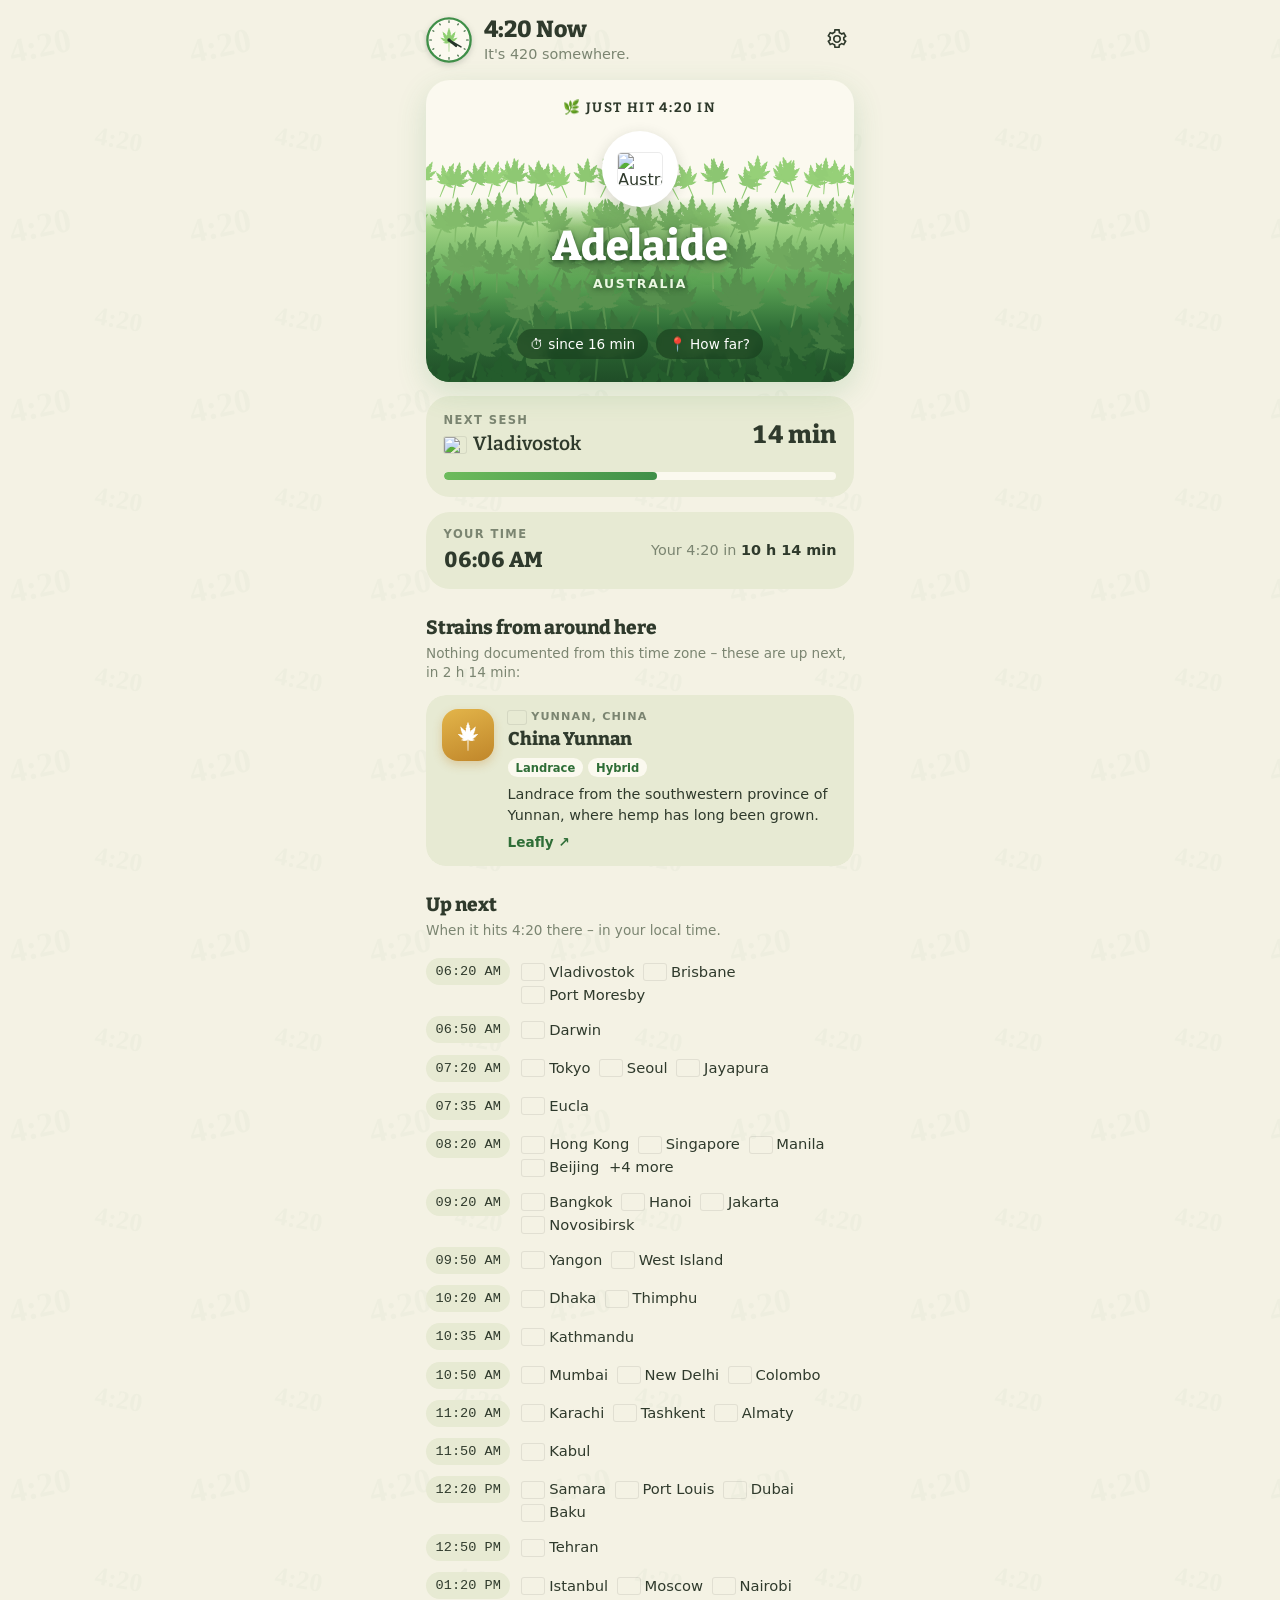
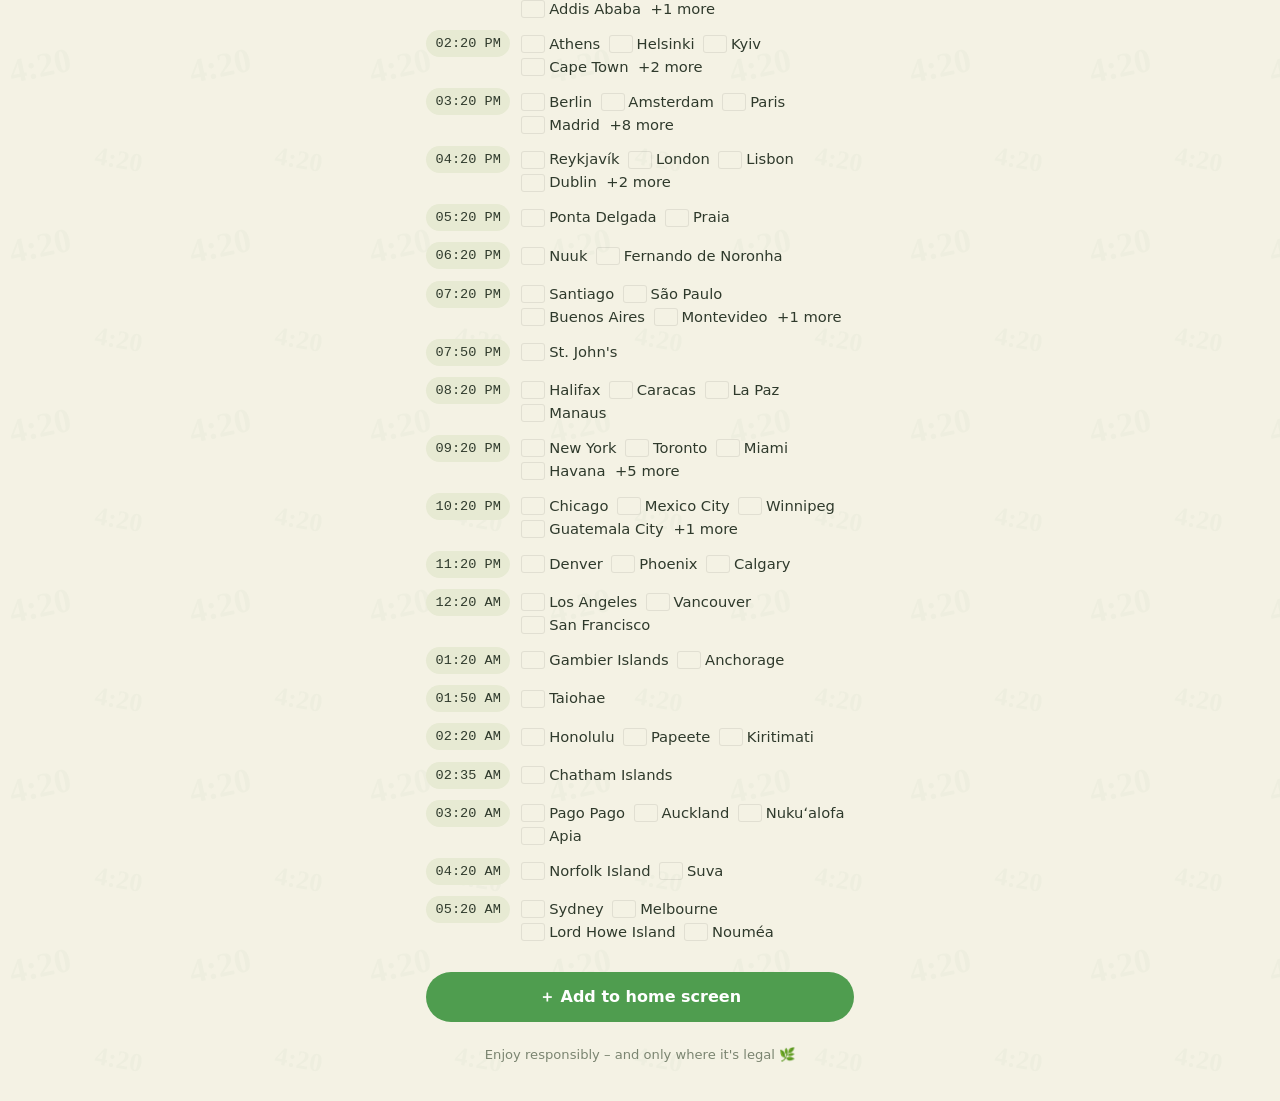
==== index.html @ 916b4398 "Initial commit: 4:20 Now web app Static web app showing where in the world it is currently 4:20 PM. " ====
<!doctype html>
<html lang="en">
<head>
  <meta charset="utf-8" />
  <meta name="viewport" content="width=device-width, initial-scale=1, viewport-fit=cover" />
  <meta name="theme-color" content="#f4f2e4" />
  <title>4:20 Now – It's 420 somewhere</title>
  <meta name="description" content="Somewhere in the world it's always 4:20. See where right now." />
  <link rel="icon" href="icon.svg" type="image/svg+xml" />
  <link rel="apple-touch-icon" href="icon.svg" />
  <link rel="manifest" href="manifest.webmanifest" />
  <link rel="preconnect" href="https://fonts.googleapis.com" />
  <link rel="preconnect" href="https://fonts.gstatic.com" crossorigin />
  <link href="https://fonts.googleapis.com/css2?family=Bitter:wght@600;800&display=swap" rel="stylesheet" />
  <link rel="stylesheet" href="style.css" />
</head>
<body>
  <div class="app">
    <header class="top">
      <img class="logo" src="icon.svg" alt="" width="46" height="46" />
      <div class="titles">
        <h1>4:20 Now</h1>
        <p data-i18n="tagline">It's 420 somewhere.</p>
      </div>
      <button class="icon-btn" id="settings-btn" aria-label="Settings" data-i18n-aria="settings">
        <svg viewBox="0 0 24 24" width="22" height="22" aria-hidden="true"><path fill="none" stroke="currentColor" stroke-width="1.8" d="M12 15.5a3.5 3.5 0 1 0 0-7 3.5 3.5 0 0 0 0 7Zm7.4-2.1.1-1.4-.1-1.4 2-1.6-2-3.4-2.4.9a7.6 7.6 0 0 0-2.4-1.4L14.2 2h-4.4l-.4 2.6c-.9.3-1.7.8-2.4 1.4l-2.4-.9-2 3.4 2 1.6-.1 1.4.1 1.4-2 1.6 2 3.4 2.4-.9c.7.6 1.5 1.1 2.4 1.4l.4 2.6h4.4l.4-2.6c.9-.3 1.7-.8 2.4-1.4l2.4.9 2-3.4-2-1.6Z"/></svg>
      </button>
    </header>

    <main>
      <!-- Current place -->
      <section class="hero card" aria-live="polite">
        <p class="eyebrow"><span aria-hidden="true">🌿</span> <span id="hero-eyebrow">It's 4:20 in</span></p>
        <div class="flag-badge"><img id="hero-flag" alt="" /></div>
        <div class="haze" id="haze">
          <svg class="leaf-sea" id="leaf-sea" aria-hidden="true"></svg>
          <div class="hero-text">
            <h2 id="hero-city">…</h2>
            <p class="hero-country" id="hero-country"></p>
            <p class="hero-also" id="hero-also"></p>
            <div class="chips">
              <span class="chip" id="since-chip">⏱ <span id="since-text"></span></span>
              <button class="chip" id="distance-btn">📍 <span id="distance-text" data-i18n="howFar">How far?</span></button>
            </div>
          </div>
        </div>
      </section>

      <!-- Next place -->
      <section class="next card">
        <div class="next-row">
          <div>
            <p class="label" data-i18n="nextSesh">Next sesh</p>
            <p class="next-city"><img class="flag" id="next-flag" alt="" /> <span id="next-city"></span></p>
          </div>
          <p class="next-in" id="next-in"></p>
        </div>
        <div class="progress" role="progressbar" aria-valuemin="0" aria-valuemax="100" id="progress">
          <div class="progress-fill" id="progress-fill"></div>
        </div>
      </section>

      <!-- Your clock -->
      <section class="you card">
        <div>
          <p class="label" data-i18n="yourTime">Your time</p>
          <p class="you-clock" id="you-clock">--:--</p>
        </div>
        <p class="you-next" id="you-next"></p>
      </section>

      <!-- Strains from the current time zone -->
      <section class="strains">
        <h3 data-i18n="strainsTitle">Strains from around here</h3>
        <p class="hint" id="strains-hint"></p>
        <div id="strain-list" class="strain-list" tabindex="0" aria-roledescription="carousel"></div>
        <div class="carousel-nav" id="carousel-nav">
          <button class="nav-btn" id="strain-prev" aria-label="Previous" data-i18n-aria="prev">‹</button>
          <span id="strain-count" aria-live="polite"></span>
          <button class="nav-btn" id="strain-next" aria-label="Next" data-i18n-aria="next">›</button>
        </div>
      </section>

      <!-- Timeline -->
      <section class="timeline">
        <h3 data-i18n="upNext">Up next</h3>
        <p class="hint" data-i18n="upNextHint">When it hits 4:20 there – in your local time.</p>
        <ol id="timeline"></ol>
      </section>

      <button class="install-btn" id="install-btn" hidden>＋ <span data-i18n="install">Add to home screen</span></button>
    </main>

    <footer class="foot">
      <p data-i18n="responsibly">Enjoy responsibly – and only where it's legal 🌿</p>
    </footer>
  </div>

  <dialog id="settings">
    <form method="dialog">
      <h3 data-i18n="settings">Settings</h3>
      <fieldset>
        <legend data-i18n="language">Language</legend>
        <label><input type="radio" name="lang" value="auto" /> <span data-i18n="langAuto">Automatic (browser)</span></label>
        <label><input type="radio" name="lang" value="de" /> Deutsch</label>
        <label><input type="radio" name="lang" value="en" /> English</label>
      </fieldset>
      <fieldset>
        <legend data-i18n="clock">Clock</legend>
        <label><input type="radio" name="clock" value="auto" /> <span data-i18n="langAuto">Automatic (browser)</span></label>
        <label><input type="radio" name="clock" value="24" /> 16:20</label>
        <label><input type="radio" name="clock" value="12" /> 4:20 PM</label>
      </fieldset>
      <div class="dialog-actions"><button value="close" data-i18n="close">Close</button></div>
    </form>
  </dialog>

  <script src="leaf-path.js"></script>
  <script src="cities.js"></script>
  <script src="strains.js"></script>
  <script src="app.js"></script>
</body>
</html>
---- style.css ----
:root {
  --page: #f4f2e4;
  --card: #e7ead3;
  --card-top: #fbf9ef;
  --ink: #2f3a2c;
  --muted: #7b8571;
  --green: #4f9d4f;
  --green-dark: #2f6e37;
  --haze-1: #b5e39a;
  --haze-2: #6dbb5c;
  --haze-3: #3f8f48;
  --radius: 24px;
  --serif: "Bitter", Georgia, serif;
  --sans: system-ui, -apple-system, "Segoe UI", Roboto, sans-serif;
  --mono: ui-monospace, "Cascadia Mono", Menlo, Consolas, monospace;
}

* { box-sizing: border-box; }

html { -webkit-text-size-adjust: 100%; }

body {
  margin: 0;
  background-color: var(--page);
  background-image: url("data:image/svg+xml,%3Csvg xmlns='http://www.w3.org/2000/svg' width='180' height='180' viewBox='0 0 180 180'%3E%3Cg fill='%233f8f48' fill-opacity='0.03' font-family='Georgia,serif' font-weight='700'%3E%3Ctext x='10' y='55' font-size='34' transform='rotate(-12 50 50)'%3E4:20%3C/text%3E%3Ctext x='95' y='150' font-size='26' transform='rotate(10 130 140)'%3E4:20%3C/text%3E%3C/g%3E%3C/svg%3E");
  color: var(--ink);
  font-family: var(--sans);
  line-height: 1.4;
}

.app {
  max-width: 460px;
  margin: 0 auto;
  padding: max(1rem, env(safe-area-inset-top)) 1rem 1.5rem;
}

/* ---------- header ---------- */
.top {
  display: flex;
  align-items: center;
  gap: 0.75rem;
  margin-bottom: 1rem;
}
.logo { flex: none; filter: drop-shadow(0 2px 3px rgba(47, 58, 44, 0.2)); }
.titles { flex: 1; min-width: 0; }
.titles h1 {
  margin: 0;
  font-family: var(--serif);
  font-weight: 800;
  font-size: 1.45rem;
  line-height: 1.15;
}
.titles p { margin: 0.1rem 0 0; color: var(--muted); font-size: 0.9rem; }
.icon-btn {
  flex: none;
  border: 0;
  background: none;
  color: var(--ink);
  padding: 0.4rem;
  border-radius: 50%;
  cursor: pointer;
}
.icon-btn:hover { background: var(--card); }

/* ---------- cards ---------- */
.card {
  background: var(--card);
  border-radius: var(--radius);
  margin-bottom: 0.9rem;
}
.label, .eyebrow {
  margin: 0;
  font-size: 0.72rem;
  font-weight: 700;
  letter-spacing: 0.12em;
  text-transform: uppercase;
  color: var(--muted);
}

/* ---------- hero ---------- */
.hero {
  position: relative;
  overflow: hidden;
  background: var(--card-top);
  box-shadow: 0 10px 30px rgba(63, 143, 72, 0.18);
  text-align: center;
  padding-top: 1.1rem;
}
.eyebrow {
  font-family: var(--serif);
  font-size: 0.85rem;
  color: var(--ink);
}
.flag-badge {
  position: relative;
  z-index: 2;
  width: 76px;
  height: 76px;
  margin: 0.9rem auto -38px;
  border-radius: 50%;
  background: #fff;
  box-shadow: 0 4px 14px rgba(47, 58, 44, 0.18);
  display: grid;
  place-items: center;
}
.flag-badge img {
  width: 44px;
  height: 32px;
  object-fit: cover;
  border-radius: 4px;
  box-shadow: 0 0 0 1px rgba(0, 0, 0, 0.08);
}

.haze {
  position: relative;
  /* Dark green "ground" that shows between the leaves; transparent at the very top
     so the leaf tips form the upper edge. */
  background: linear-gradient(180deg, transparent 0, transparent 28px, #9fd283 58px, #5fa857 110px, #2f6e37 75%, #1f4d27 100%);
  padding: 3.4rem 1rem 1.4rem;
}

.leaf-sea {
  position: absolute;
  left: 0;
  top: -40px;
  width: 100%;
  height: calc(100% + 40px);
  pointer-events: none;
  overflow: hidden;
}
.leaf-sea .sway {
  animation: sway 5s ease-in-out infinite alternate;
}
@keyframes sway {
  from { transform: rotate(-5deg); }
  to   { transform: rotate(5deg); }
}

.hero-text { position: relative; z-index: 1; }
.hero-text h2 {
  margin: 0;
  font-family: var(--serif);
  font-weight: 800;
  font-size: clamp(2rem, 9vw, 2.6rem);
  line-height: 1.1;
  color: #fff;
  text-shadow: 0 2px 4px rgba(15, 45, 20, 0.55), 0 0 22px rgba(15, 45, 20, 0.55);
}
.hero-country {
  margin: 0.35rem 0 0;
  font-size: 0.78rem;
  font-weight: 700;
  letter-spacing: 0.14em;
  text-transform: uppercase;
  color: #eaf7e1;
  text-shadow: 0 1px 6px rgba(15, 45, 20, 0.7);
}
.hero-also {
  margin: 0.35rem 0 0;
  font-size: 0.85rem;
  color: #f2fbec;
  min-height: 1.2em;
  text-shadow: 0 1px 6px rgba(15, 45, 20, 0.7);
}
.chips {
  display: flex;
  justify-content: center;
  flex-wrap: wrap;
  gap: 0.5rem;
  margin-top: 0.9rem;
}
.chip {
  border: 0;
  font: inherit;
  font-size: 0.85rem;
  color: #fff;
  background: rgba(20, 55, 26, 0.55);
  padding: 0.35rem 0.8rem;
  border-radius: 999px;
  backdrop-filter: blur(3px);
}
button.chip { cursor: pointer; }
button.chip:hover { background: rgba(20, 55, 26, 0.75); }
.hero.lit .chip#since-chip { background: #fff; color: var(--green-dark); font-weight: 700; }

/* ---------- next ---------- */
.next { padding: 1rem 1.1rem 1.1rem; }
.next-row { display: flex; align-items: center; justify-content: space-between; gap: 1rem; }
.next-city {
  margin: 0.2rem 0 0;
  font-family: var(--serif);
  font-weight: 600;
  font-size: 1.2rem;
  display: flex;
  align-items: center;
  gap: 0.45rem;
}
.next-in {
  margin: 0;
  font-family: var(--serif);
  font-weight: 800;
  font-size: 1.55rem;
  white-space: nowrap;
  font-variant-numeric: tabular-nums;
}
.progress {
  margin-top: 0.85rem;
  height: 8px;
  border-radius: 999px;
  background: #fbf9ef;
  overflow: hidden;
}
.progress-fill {
  height: 100%;
  width: 0;
  border-radius: inherit;
  background: linear-gradient(90deg, var(--haze-2), var(--haze-3));
  transition: width 0.9s linear;
}

.flag {
  width: 22px;
  height: 16px;
  object-fit: cover;
  border-radius: 2px;
  box-shadow: 0 0 0 1px rgba(0, 0, 0, 0.08);
  flex: none;
}

/* ---------- you ---------- */
.you {
  padding: 0.9rem 1.1rem;
  display: flex;
  align-items: center;
  justify-content: space-between;
  gap: 1rem;
}
.you-clock {
  margin: 0.15rem 0 0;
  font-family: var(--serif);
  font-weight: 800;
  font-size: 1.35rem;
  font-variant-numeric: tabular-nums;
}
.you-next { margin: 0; text-align: right; color: var(--muted); font-size: 0.9rem; }
.you-next b { color: var(--ink); }

/* ---------- strains ---------- */
.strains { margin-top: 1.6rem; }
.strains h3, .timeline h3 {
  margin: 0;
  font-family: var(--serif);
  font-weight: 800;
  font-size: 1.2rem;
}
.strain-list {
  display: flex;
  gap: 0.75rem;
  overflow-x: auto;
  scroll-snap-type: x mandatory;
  scroll-behavior: smooth;
  overscroll-behavior-x: contain;
  scrollbar-width: none;
  border-radius: 20px;
  cursor: grab;
  user-select: none;
}
.strain-list:active { cursor: grabbing; }
.strain-list::-webkit-scrollbar { display: none; }
.strain-list:focus-visible { outline: 2px solid var(--green); outline-offset: 3px; }
.carousel-nav {
  display: flex;
  align-items: center;
  justify-content: center;
  gap: 1rem;
  margin-top: 0.6rem;
  color: var(--muted);
  font-size: 0.85rem;
  font-variant-numeric: tabular-nums;
}
.carousel-nav[hidden] { display: none; }
.nav-btn {
  width: 34px;
  height: 34px;
  border: 0;
  border-radius: 50%;
  background: var(--card);
  color: var(--ink);
  font-size: 1.3rem;
  line-height: 1;
  cursor: pointer;
}
.nav-btn:hover:not(:disabled) { background: #dfe3c7; }
.nav-btn:disabled { opacity: 0.35; cursor: default; }
.strain {
  flex: 0 0 100%;
  scroll-snap-align: start;
  display: grid;
  grid-template-columns: 52px 1fr;
  gap: 0.85rem;
  background: var(--card);
  border-radius: 20px;
  padding: 0.9rem 1rem;
}
.strain-icon {
  width: 52px;
  height: 52px;
  border-radius: 16px;
  display: grid;
  place-items: center;
  background: linear-gradient(160deg, var(--haze-2), var(--haze-3));
  box-shadow: 0 4px 10px rgba(63, 143, 72, 0.3);
}
.strain-icon.indica { background: linear-gradient(160deg, #8a7bd0, #5b4a9e); box-shadow: 0 4px 10px rgba(91, 74, 158, 0.3); }
.strain-icon.hybrid { background: linear-gradient(160deg, #e3b54a, #c0862a); box-shadow: 0 4px 10px rgba(192, 134, 42, 0.3); }
.strain-icon.ruderalis { background: linear-gradient(160deg, #9fb59a, #6d8467); }
.strain-icon img { width: 34px; height: 34px; }
.strain-origin {
  margin: 0;
  display: flex;
  align-items: center;
  gap: 0.35rem;
  font-size: 0.7rem;
  font-weight: 700;
  letter-spacing: 0.1em;
  text-transform: uppercase;
  color: var(--muted);
}
.strain-origin .flag { width: 18px; height: 13px; }
.strain h4 {
  margin: 0.15rem 0 0;
  font-family: var(--serif);
  font-weight: 800;
  font-size: 1.15rem;
}
.tags { display: flex; flex-wrap: wrap; gap: 0.3rem; margin: 0.3rem 0 0; }
.tag {
  font-size: 0.72rem;
  font-weight: 700;
  padding: 0.1rem 0.5rem;
  border-radius: 999px;
  background: var(--card-top);
  color: var(--green-dark);
}
.strain p.desc { margin: 0.45rem 0 0; font-size: 0.9rem; }
.strain-links { display: flex; flex-wrap: wrap; gap: 0.9rem; margin-top: 0.5rem; font-size: 0.85rem; font-weight: 700; }
.strain-links a { color: var(--green-dark); text-decoration: none; }
.strain-links a:hover { text-decoration: underline; }

/* ---------- timeline ---------- */
.timeline { margin-top: 1.6rem; }
.timeline h3 {
  margin: 0;
  font-family: var(--serif);
  font-weight: 800;
  font-size: 1.2rem;
}
.hint { margin: 0.15rem 0 0.8rem; color: var(--muted); font-size: 0.85rem; }
.timeline ol { list-style: none; margin: 0; padding: 0; }
.timeline li {
  display: flex;
  align-items: flex-start;
  gap: 0.75rem;
  padding: 0.35rem 0;
}
.time-pill {
  flex: none;
  min-width: 4.6rem;
  text-align: center;
  font-family: var(--mono);
  font-size: 0.85rem;
  background: var(--card);
  border-radius: 999px;
  padding: 0.25rem 0.6rem;
}
.places { display: flex; flex-wrap: wrap; gap: 0.15rem 0.6rem; padding-top: 0.2rem; font-size: 0.92rem; }
.place { display: inline-flex; align-items: center; gap: 0.3rem; }

.install-btn {
  display: block;
  width: 100%;
  margin: 1.5rem 0 0;
  border: 0;
  border-radius: 999px;
  padding: 0.85rem;
  font: inherit;
  font-weight: 700;
  color: #fff;
  background: var(--green);
  cursor: pointer;
}
.install-btn:hover { background: var(--green-dark); }

.foot { text-align: center; color: var(--muted); font-size: 0.82rem; margin-top: 1.5rem; }

/* ---------- settings dialog ---------- */
dialog {
  border: 0;
  border-radius: var(--radius);
  background: var(--card-top);
  color: var(--ink);
  padding: 1.3rem 1.4rem 1rem;
  width: min(340px, calc(100% - 2rem));
  box-shadow: 0 20px 60px rgba(0, 0, 0, 0.25);
}
dialog::backdrop { background: rgba(47, 58, 44, 0.35); backdrop-filter: blur(2px); }
dialog h3 { margin: 0 0 0.8rem; font-family: var(--serif); font-size: 1.15rem; }
fieldset { border: 0; margin: 0 0 0.8rem; padding: 0; }
legend { font-weight: 700; font-size: 0.9rem; margin-bottom: 0.3rem; }
fieldset label { display: flex; align-items: center; gap: 0.55rem; padding: 0.3rem 0; cursor: pointer; }
input[type="radio"] { accent-color: var(--green); width: 18px; height: 18px; }
.dialog-actions { text-align: right; }
.dialog-actions button {
  border: 0;
  background: none;
  font: inherit;
  font-family: var(--serif);
  font-weight: 800;
  color: var(--green-dark);
  padding: 0.4rem 0.6rem;
  cursor: pointer;
}

@media (prefers-reduced-motion: reduce) {
  .leaf-sea .sway { animation: none; }
}
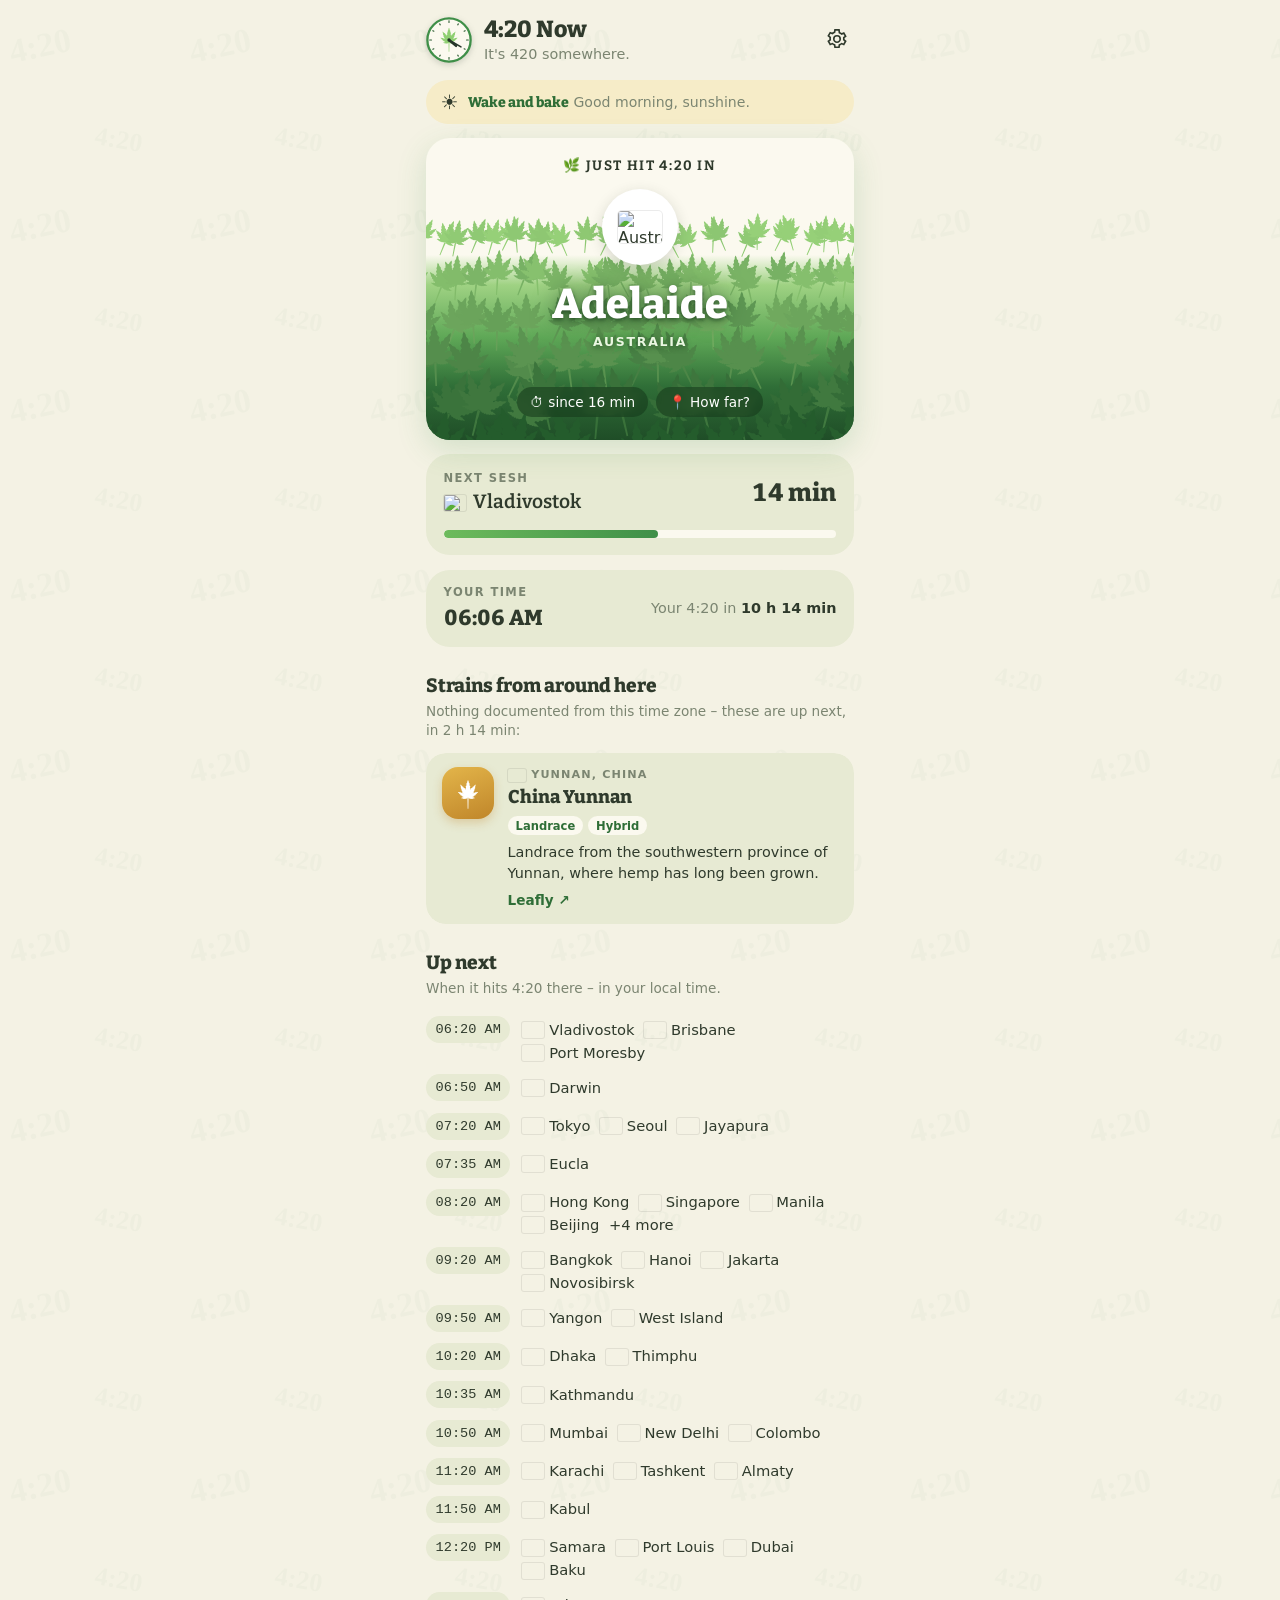
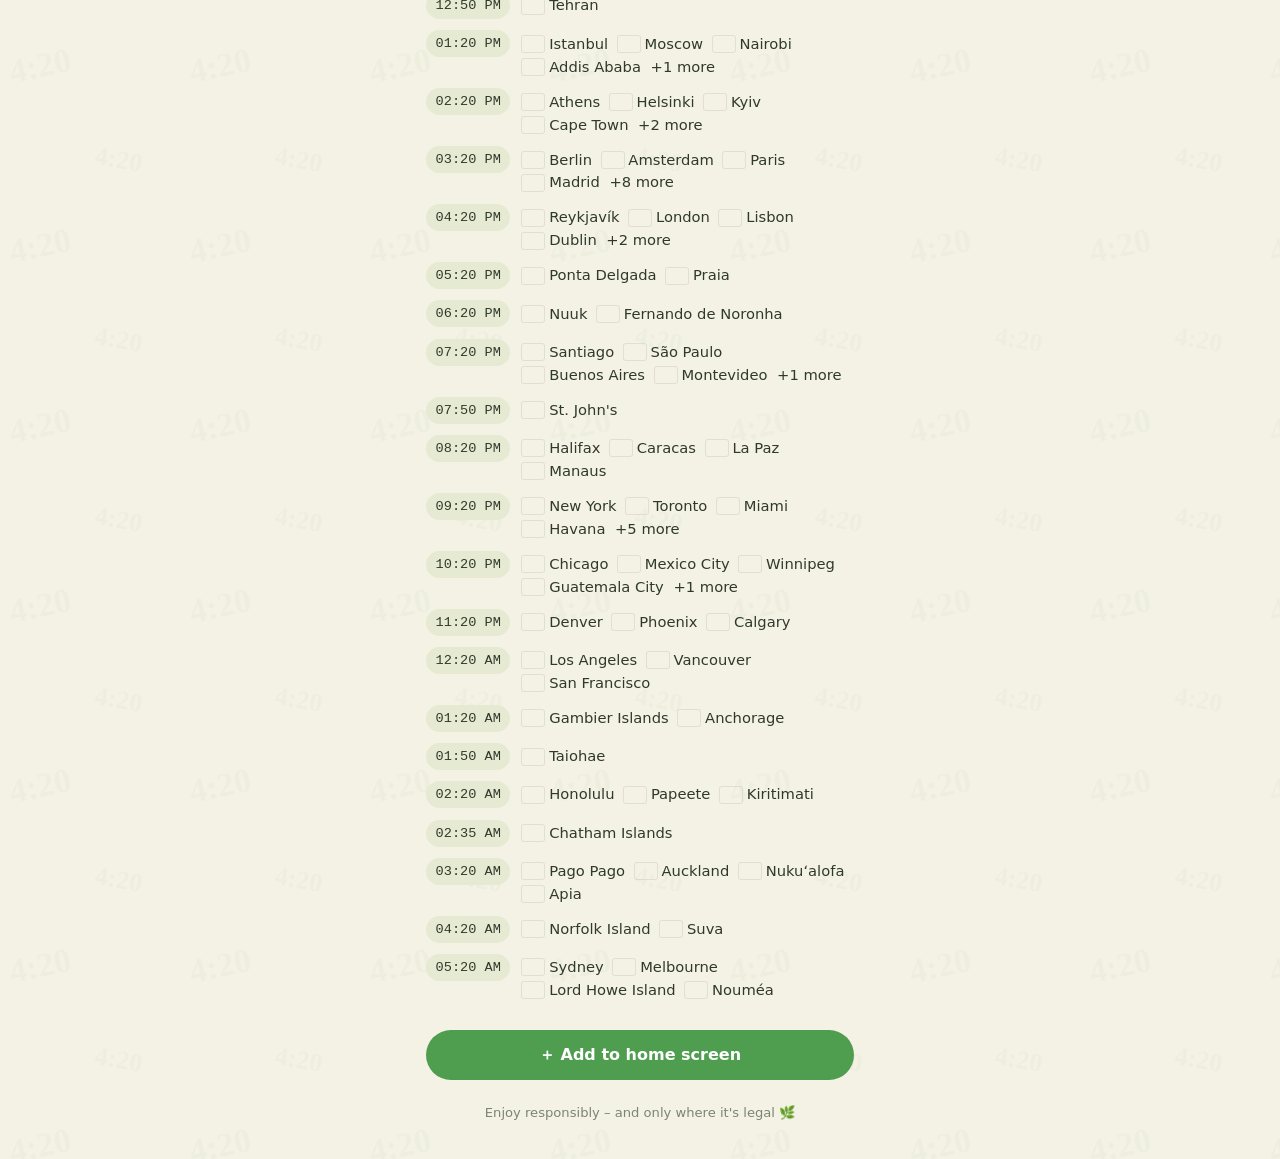
==== commit 94841add: "Add daily easter egg line Shows a cannabis pun above the hero, based on the visitor's local time: 4/" ====
--- a/index.html
+++ b/index.html
@@ -28,6 +28,9 @@
     </header>
 
     <main>
+      <!-- Easter egg of the day -->
+      <p class="egg" id="egg" aria-live="polite"></p>
+
       <!-- Current place -->
       <section class="hero card" aria-live="polite">
         <p class="eyebrow"><span aria-hidden="true">🌿</span> <span id="hero-eyebrow">It's 4:20 in</span></p>
--- a/style.css
+++ b/style.css
@@ -62,6 +62,33 @@
 }
 .icon-btn:hover { background: var(--card); }
 
+/* ---------- easter egg of the day ---------- */
+.egg {
+  display: flex;
+  align-items: center;
+  gap: 0.6rem;
+  margin: 0 0 0.9rem;
+  padding: 0.55rem 0.9rem;
+  border-radius: 999px;
+  background: var(--card);
+  font-size: 0.88rem;
+  line-height: 1.3;
+}
+.egg:empty { display: none; }
+.egg b { font-family: var(--serif); font-weight: 800; color: var(--green-dark); }
+.egg-sub { color: var(--muted); }
+.egg-emoji { flex: none; font-size: 1.25rem; }
+.egg-morning { background: #f6ecc8; }
+.egg-apr20, .egg-apr1 {
+  background: linear-gradient(90deg, #4f9d4f, #2f6e37);
+  box-shadow: 0 6px 18px rgba(63, 143, 72, 0.25);
+}
+.egg-apr20 b, .egg-apr1 b, .egg-apr20 .egg-sub, .egg-apr1 .egg-sub { color: #fff; }
+.egg-apr20 .egg-sub, .egg-apr1 .egg-sub { opacity: 0.85; }
+.egg-apr20 .egg-emoji { animation: wiggle 1.2s ease-in-out infinite alternate; }
+@keyframes wiggle { from { transform: rotate(-12deg) scale(1); } to { transform: rotate(12deg) scale(1.15); } }
+@media (prefers-reduced-motion: reduce) { .egg-apr20 .egg-emoji { animation: none; } }
+
 /* ---------- cards ---------- */
 .card {
   background: var(--card);
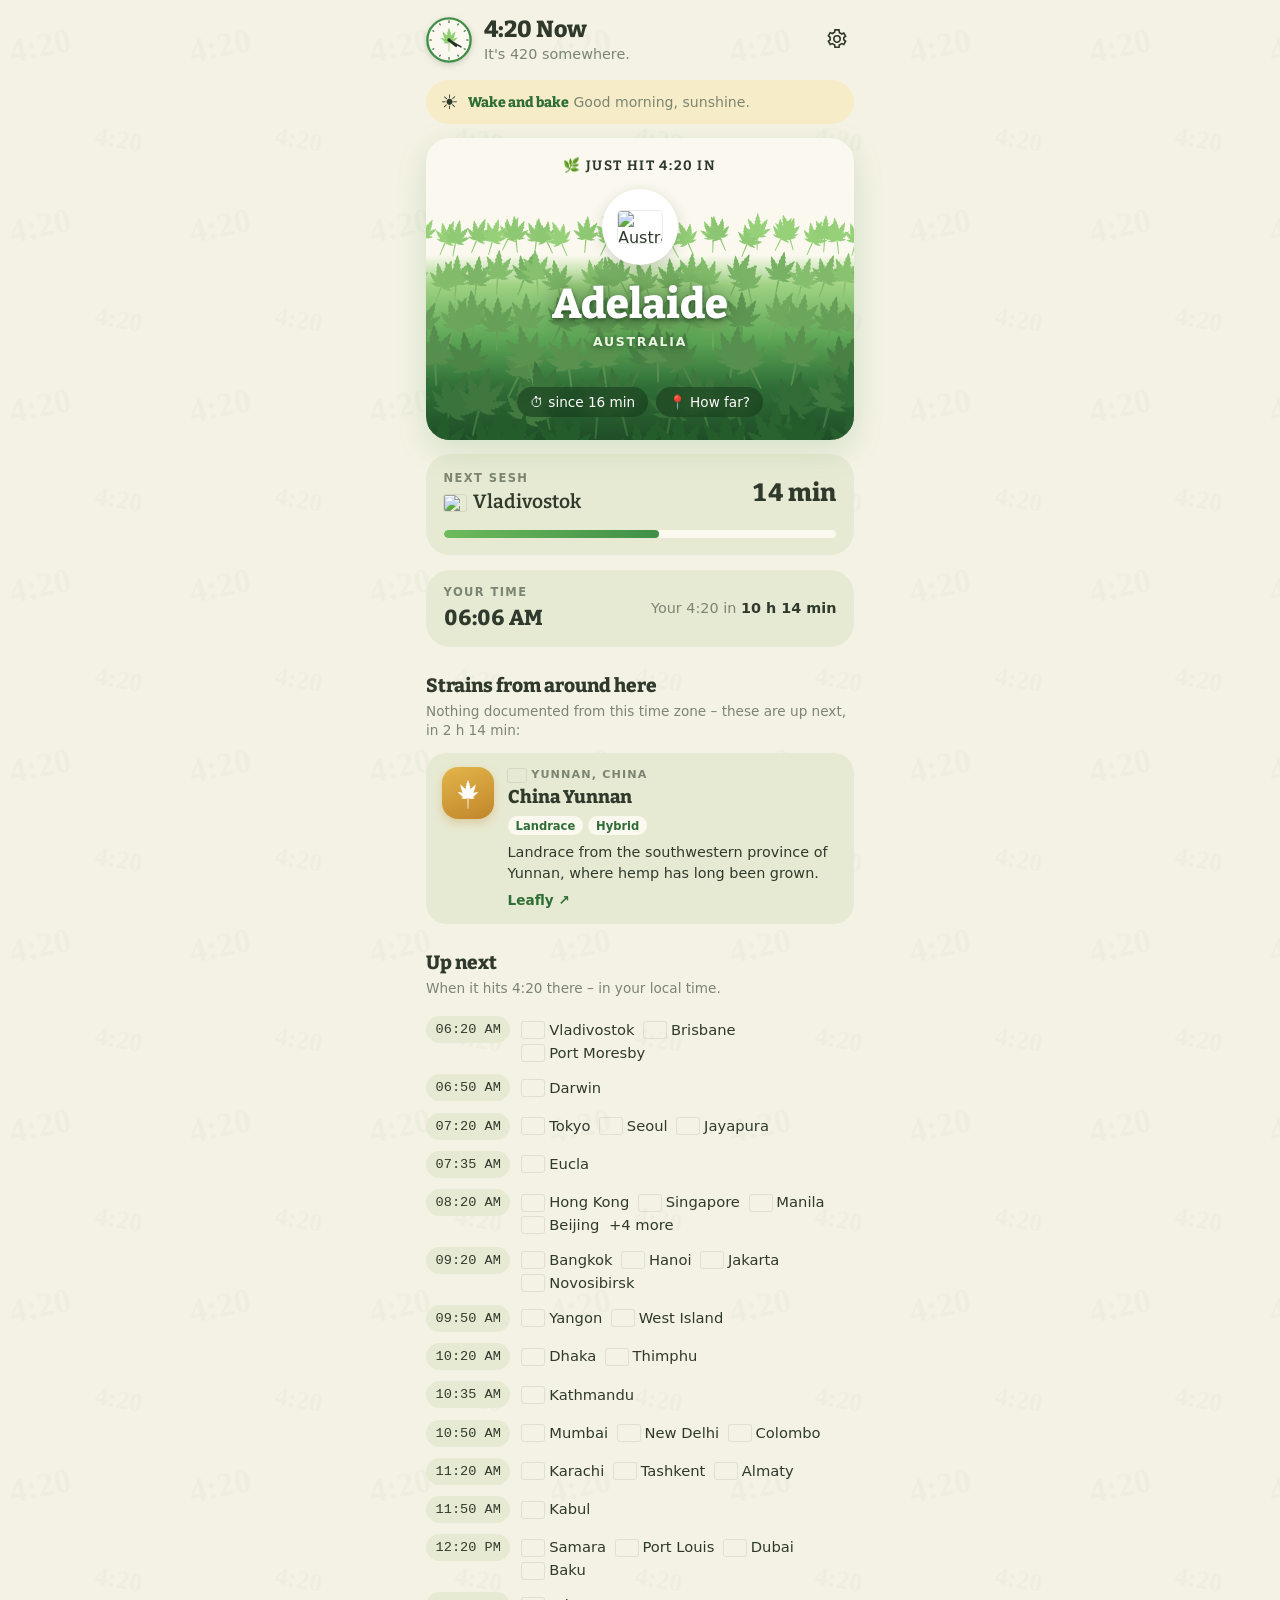
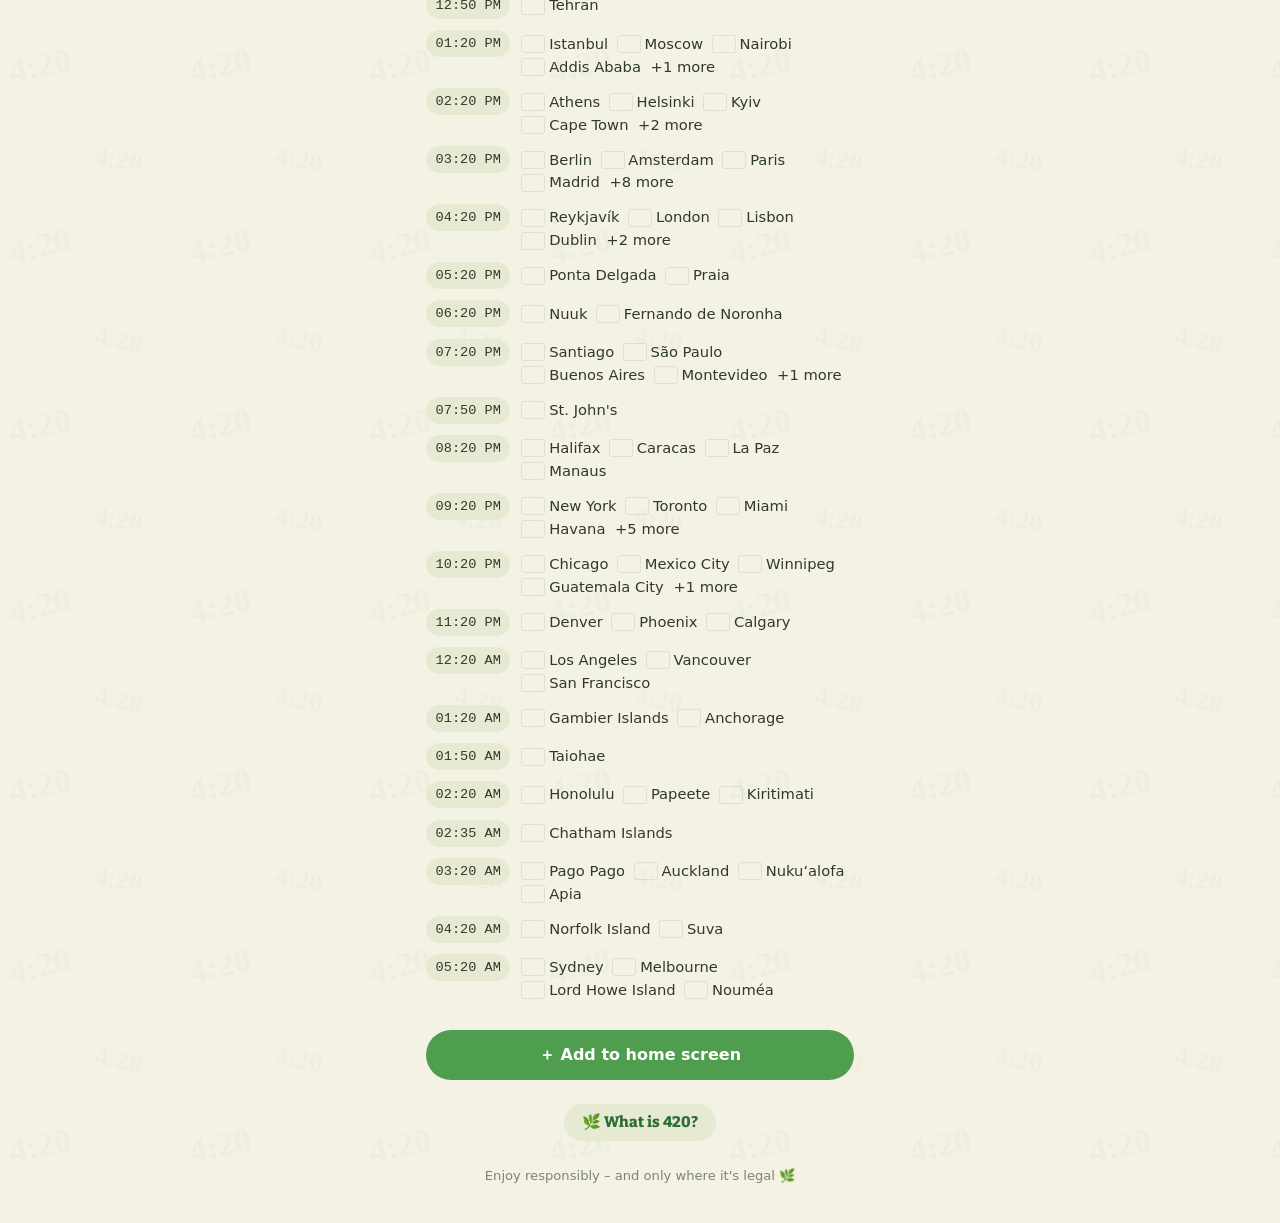
==== commit cada8204: "Add "What is 420?" page and 710 easter eggs - about.html (DE/EN): the Waldos story, how 420 spread, " ====
--- a/index.html
+++ b/index.html
@@ -95,6 +95,7 @@
     </main>
 
     <footer class="foot">
+      <a class="about-link" href="about.html">🌿 <span data-i18n="whatIs420">What is 420?</span></a>
       <p data-i18n="responsibly">Enjoy responsibly – and only where it's legal 🌿</p>
     </footer>
   </div>
--- a/style.css
+++ b/style.css
@@ -79,12 +79,15 @@
 .egg-sub { color: var(--muted); }
 .egg-emoji { flex: none; font-size: 1.25rem; }
 .egg-morning { background: #f6ecc8; }
-.egg-apr20, .egg-apr1 {
+.egg-oil { background: #f3dd9a; }
+.egg-oil b { color: #7a5410; }
+.egg-apr20, .egg-apr1, .egg-jul10 {
   background: linear-gradient(90deg, #4f9d4f, #2f6e37);
   box-shadow: 0 6px 18px rgba(63, 143, 72, 0.25);
 }
-.egg-apr20 b, .egg-apr1 b, .egg-apr20 .egg-sub, .egg-apr1 .egg-sub { color: #fff; }
-.egg-apr20 .egg-sub, .egg-apr1 .egg-sub { opacity: 0.85; }
+.egg-apr20 b, .egg-apr1 b, .egg-jul10 b,
+.egg-apr20 .egg-sub, .egg-apr1 .egg-sub, .egg-jul10 .egg-sub { color: #fff; }
+.egg-apr20 .egg-sub, .egg-apr1 .egg-sub, .egg-jul10 .egg-sub { opacity: 0.85; }
 .egg-apr20 .egg-emoji { animation: wiggle 1.2s ease-in-out infinite alternate; }
 @keyframes wiggle { from { transform: rotate(-12deg) scale(1); } to { transform: rotate(12deg) scale(1.15); } }
 @media (prefers-reduced-motion: reduce) { .egg-apr20 .egg-emoji { animation: none; } }
@@ -419,6 +422,19 @@
 .install-btn:hover { background: var(--green-dark); }
 
 .foot { text-align: center; color: var(--muted); font-size: 0.82rem; margin-top: 1.5rem; }
+.about-link {
+  display: inline-block;
+  margin-bottom: 0.8rem;
+  padding: 0.5rem 1.1rem;
+  border-radius: 999px;
+  background: var(--card);
+  color: var(--green-dark);
+  font-family: var(--serif);
+  font-weight: 800;
+  font-size: 0.95rem;
+  text-decoration: none;
+}
+.about-link:hover { background: #dde3c4; }
 
 /* ---------- settings dialog ---------- */
 dialog {
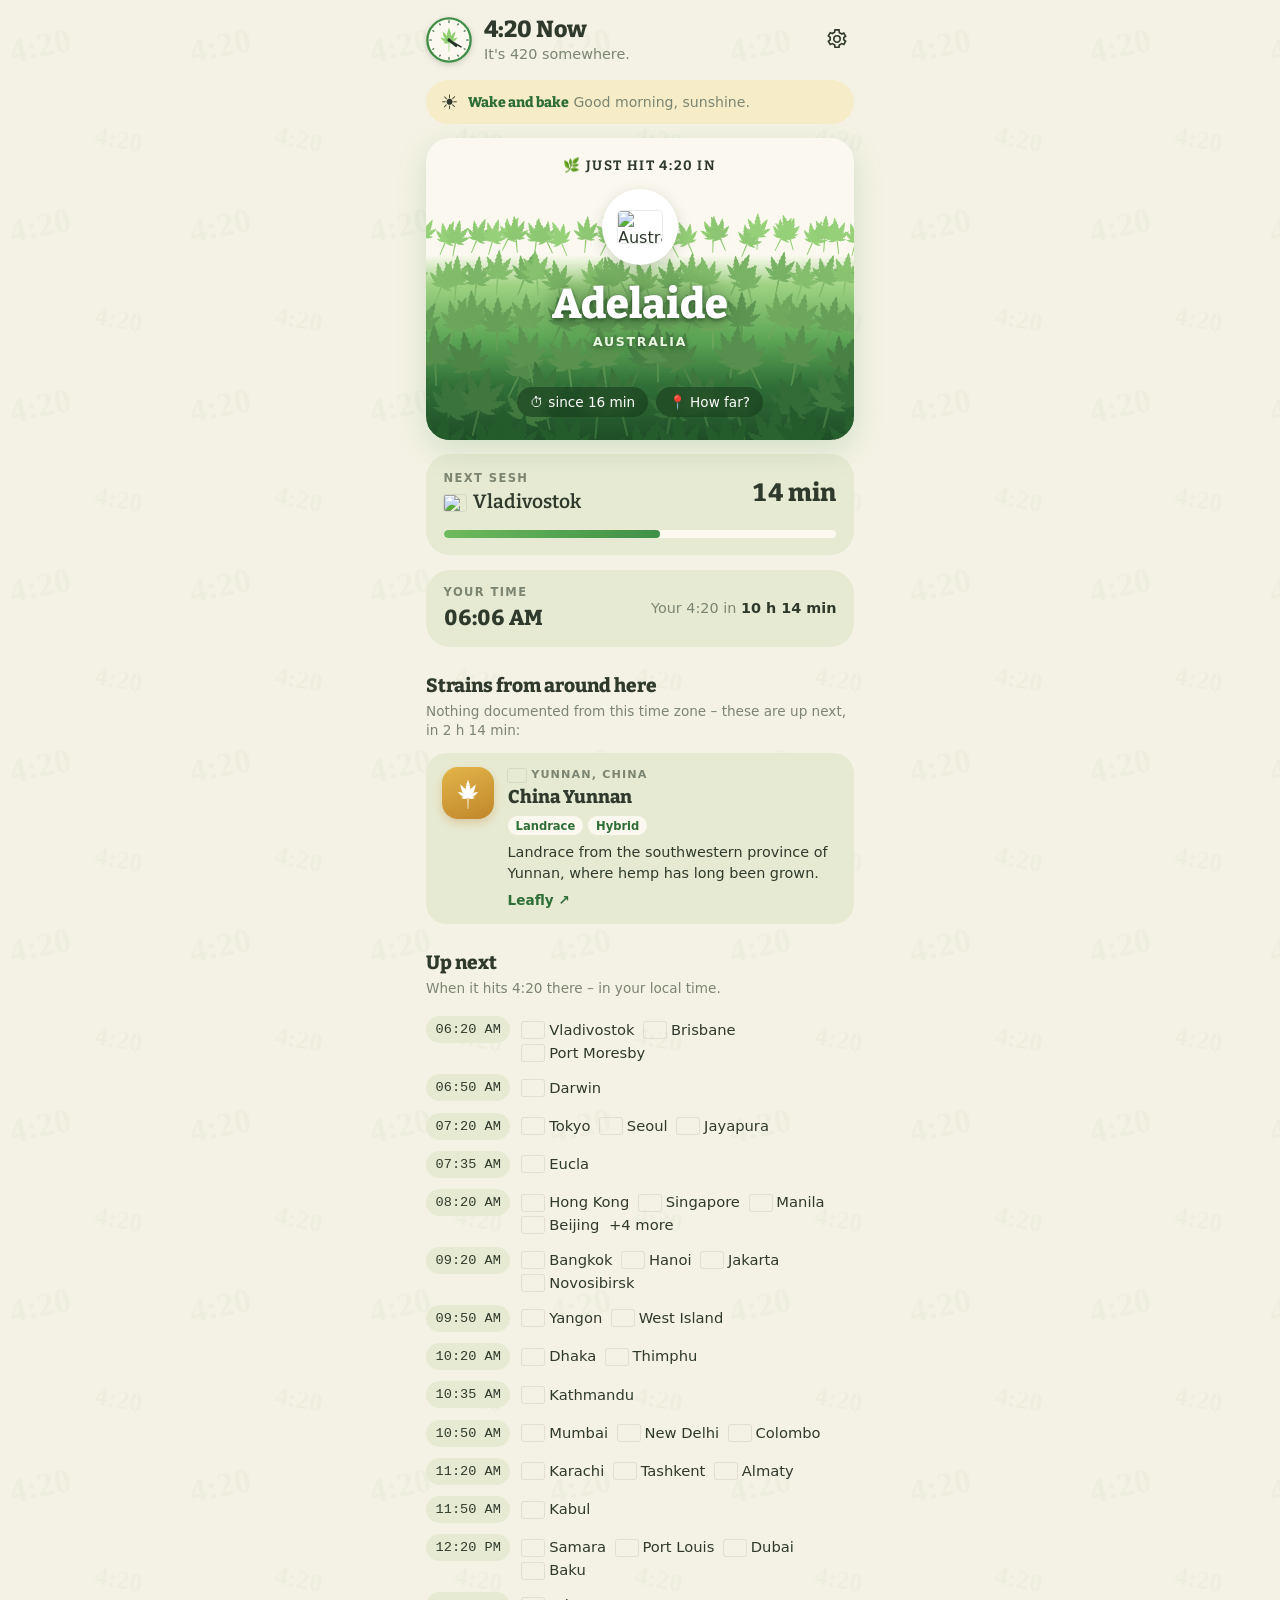
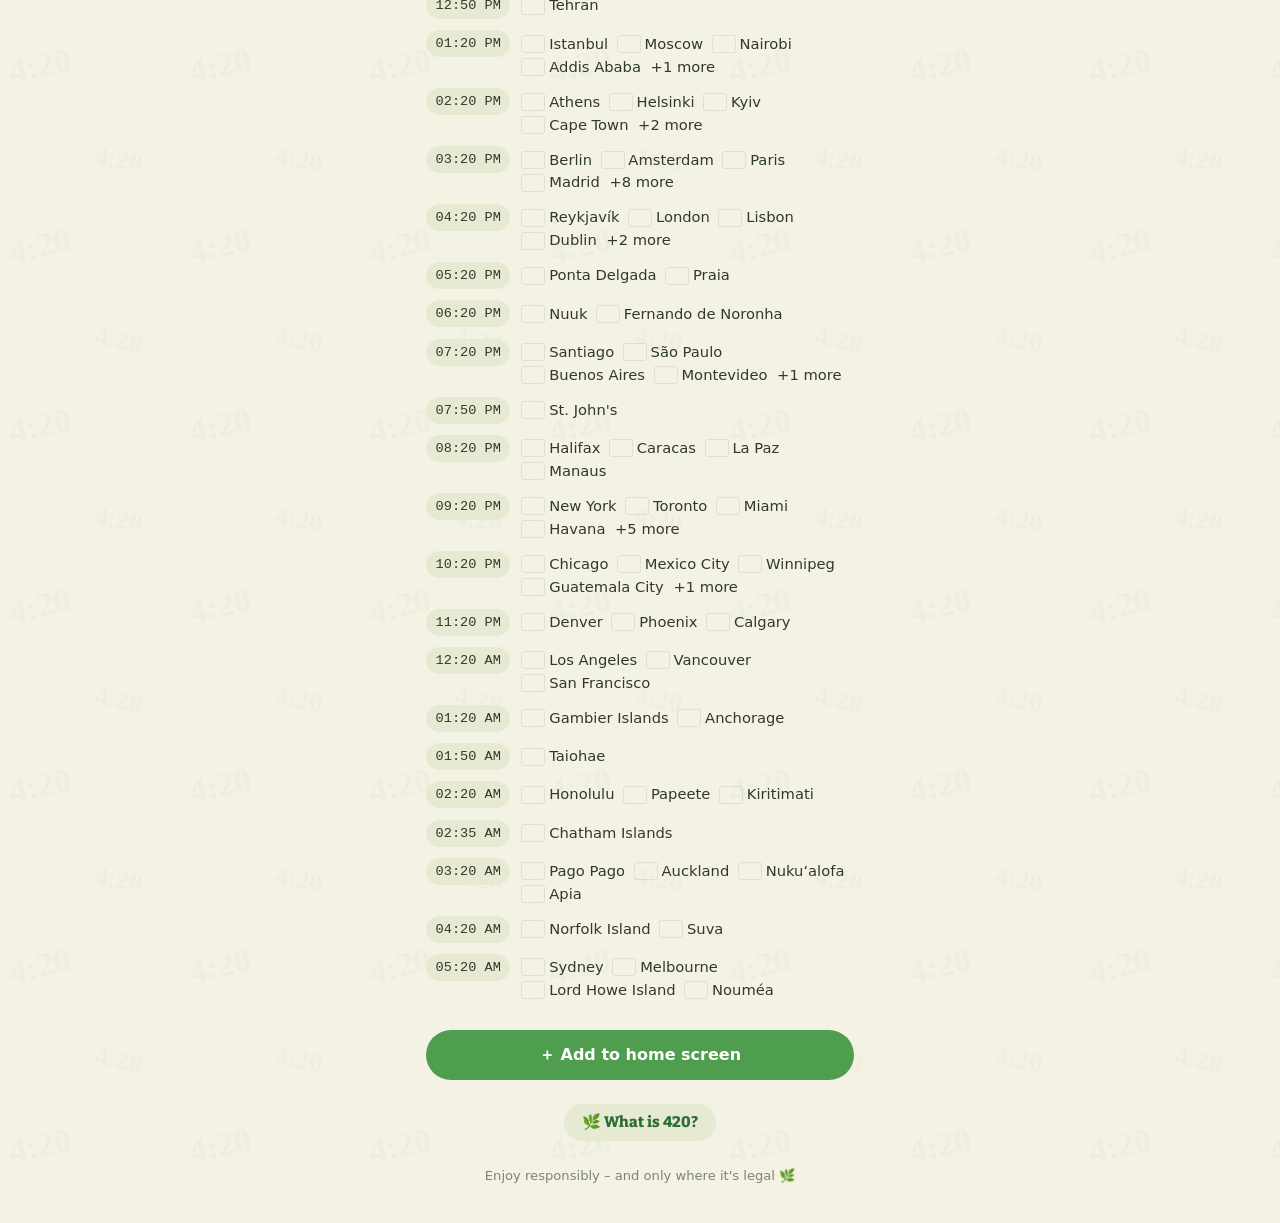
==== commit 1ae9f26a: "Version CSS/JS links to avoid stale browser caches Co-Authored-By: Claude Opus 5.5 <noreply@anthropi" ====
--- a/index.html
+++ b/index.html
@@ -12,7 +12,7 @@
   <link rel="preconnect" href="https://fonts.googleapis.com" />
   <link rel="preconnect" href="https://fonts.gstatic.com" crossorigin />
   <link href="https://fonts.googleapis.com/css2?family=Bitter:wght@600;800&display=swap" rel="stylesheet" />
-  <link rel="stylesheet" href="style.css" />
+  <link rel="stylesheet" href="style.css?v=2" />
 </head>
 <body>
   <div class="app">
@@ -119,9 +119,9 @@
     </form>
   </dialog>
 
-  <script src="leaf-path.js"></script>
-  <script src="cities.js"></script>
-  <script src="strains.js"></script>
-  <script src="app.js"></script>
+  <script src="leaf-path.js?v=2"></script>
+  <script src="cities.js?v=2"></script>
+  <script src="strains.js?v=2"></script>
+  <script src="app.js?v=2"></script>
 </body>
 </html>
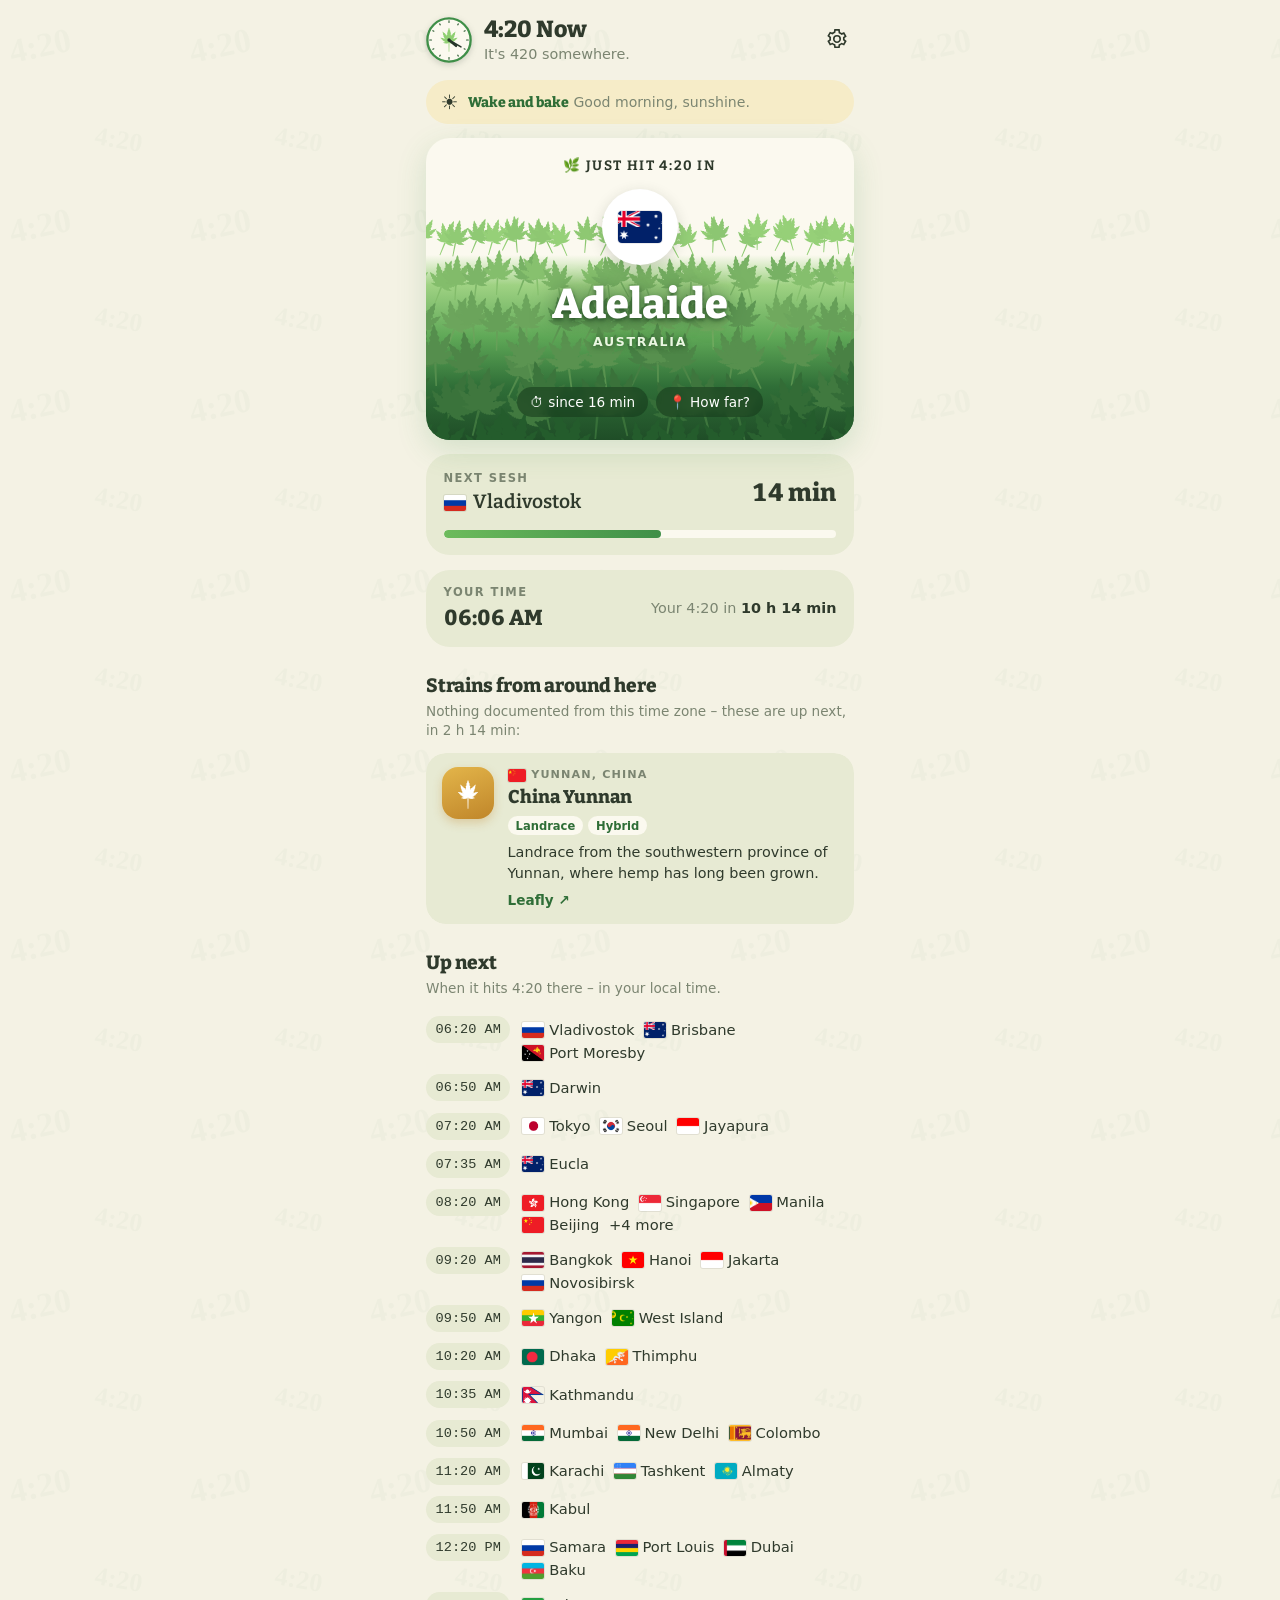
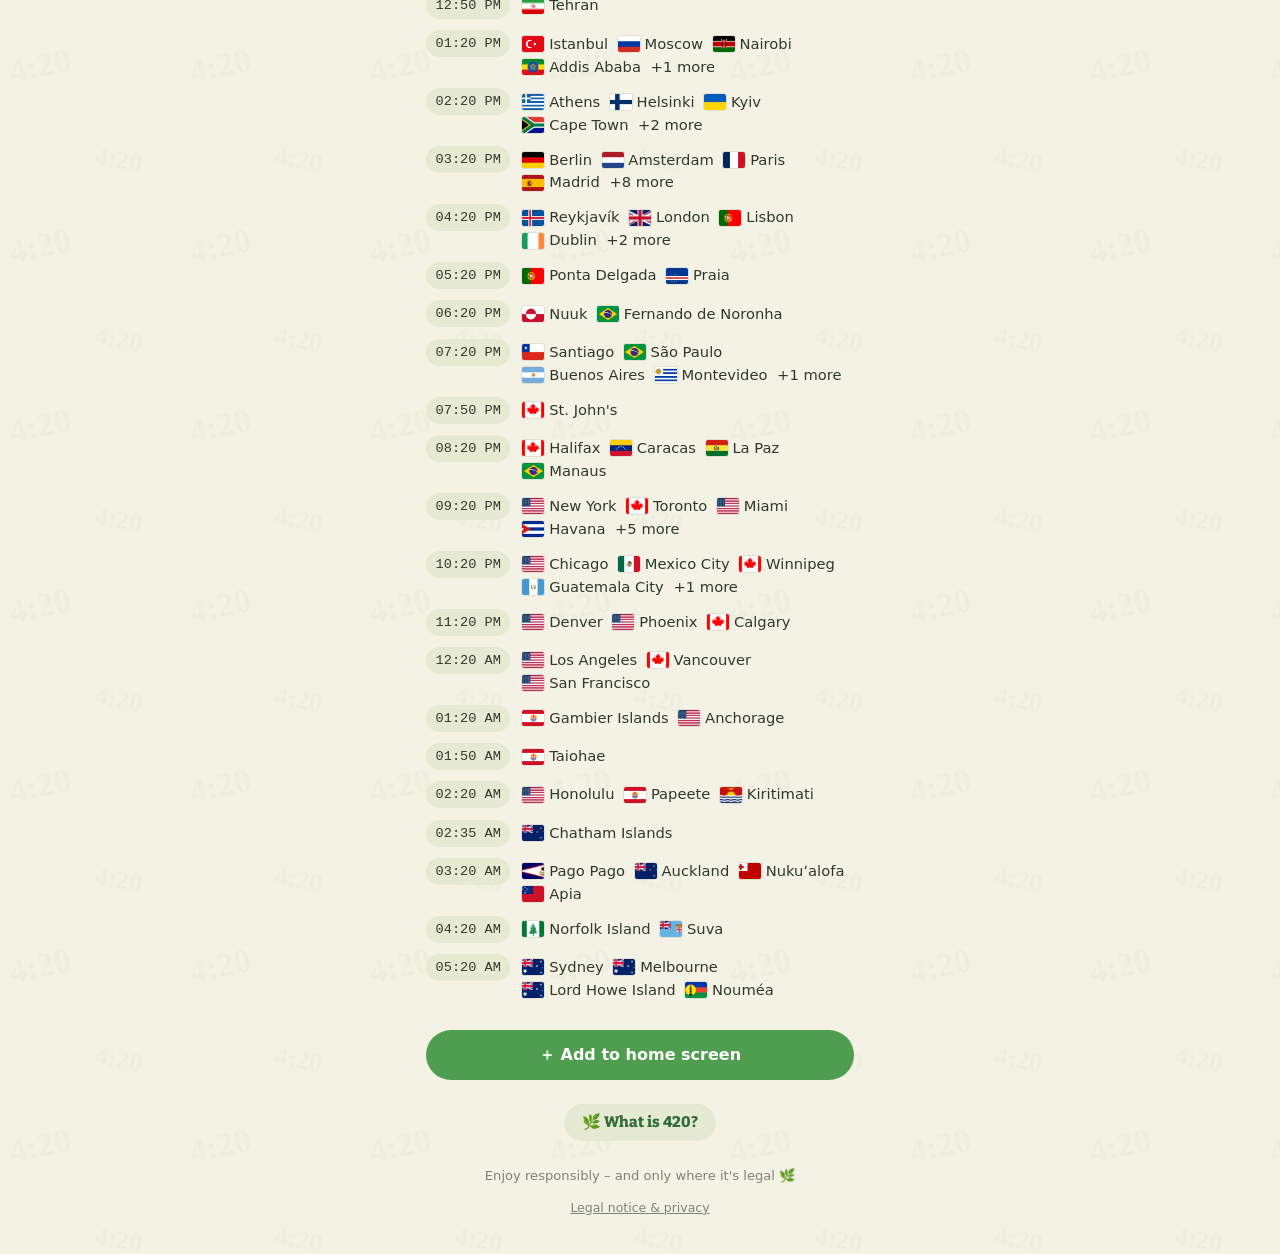
==== commit 685dfdc8: "Self-host font and flags, add Impressum & privacy page - Bitter font (OFL) and all flag images are n" ====
--- a/index.html
+++ b/index.html
@@ -9,10 +9,8 @@
   <link rel="icon" href="icon.svg" type="image/svg+xml" />
   <link rel="apple-touch-icon" href="icon.svg" />
   <link rel="manifest" href="manifest.webmanifest" />
-  <link rel="preconnect" href="https://fonts.googleapis.com" />
-  <link rel="preconnect" href="https://fonts.gstatic.com" crossorigin />
-  <link href="https://fonts.googleapis.com/css2?family=Bitter:wght@600;800&display=swap" rel="stylesheet" />
-  <link rel="stylesheet" href="style.css?v=2" />
+  <link rel="preload" href="fonts/bitter-latin.woff2" as="font" type="font/woff2" crossorigin />
+  <link rel="stylesheet" href="style.css?v=3" />
 </head>
 <body>
   <div class="app">
@@ -97,6 +95,7 @@
     <footer class="foot">
       <a class="about-link" href="about.html">🌿 <span data-i18n="whatIs420">What is 420?</span></a>
       <p data-i18n="responsibly">Enjoy responsibly – and only where it's legal 🌿</p>
+      <p><a class="legal-link" href="impressum.html" data-i18n="legal">Legal notice &amp; privacy</a></p>
     </footer>
   </div>
 
@@ -119,9 +118,9 @@
     </form>
   </dialog>
 
-  <script src="leaf-path.js?v=2"></script>
-  <script src="cities.js?v=2"></script>
-  <script src="strains.js?v=2"></script>
-  <script src="app.js?v=2"></script>
+  <script src="leaf-path.js?v=3"></script>
+  <script src="cities.js?v=3"></script>
+  <script src="strains.js?v=3"></script>
+  <script src="app.js?v=3"></script>
 </body>
 </html>
--- a/style.css
+++ b/style.css
@@ -1,3 +1,29 @@
+/* Bitter (SIL Open Font License, see fonts/OFL.txt), self-hosted */
+@font-face {
+  font-family: "Bitter";
+  font-style: normal;
+  font-weight: 600 800;
+  font-display: swap;
+  src: url("fonts/bitter-latin-ext.woff2") format("woff2");
+  unicode-range: U+0100-02BA, U+02BD-02C5, U+02C7-02CC, U+02CE-02D7, U+02DD-02FF, U+0304, U+0308, U+0329, U+1D00-1DBF, U+1E00-1E9F, U+1EF2-1EFF, U+2020, U+20A0-20AB, U+20AD-20C4, U+2113, U+2C60-2C7F, U+A720-A7FF;
+}
+@font-face {
+  font-family: "Bitter";
+  font-style: normal;
+  font-weight: 600 800;
+  font-display: swap;
+  src: url("fonts/bitter-vietnamese.woff2") format("woff2");
+  unicode-range: U+0102-0103, U+0110-0111, U+0128-0129, U+0168-0169, U+01A0-01A1, U+01AF-01B0, U+0300-0301, U+0303-0304, U+0308-0309, U+0323, U+0329, U+1EA0-1EF9, U+20AB;
+}
+@font-face {
+  font-family: "Bitter";
+  font-style: normal;
+  font-weight: 600 800;
+  font-display: swap;
+  src: url("fonts/bitter-latin.woff2") format("woff2");
+  unicode-range: U+0000-00FF, U+0131, U+0152-0153, U+02BB-02BC, U+02C6, U+02DA, U+02DC, U+0304, U+0308, U+0329, U+2000-206F, U+20AC, U+2122, U+2191, U+2193, U+2212, U+2215, U+FEFF, U+FFFD;
+}
+
 :root {
   --page: #f4f2e4;
   --card: #e7ead3;
@@ -435,6 +461,8 @@
   text-decoration: none;
 }
 .about-link:hover { background: #dde3c4; }
+.legal-link { color: var(--muted); font-size: 0.78rem; }
+.legal-link:hover { color: var(--ink); }
 
 /* ---------- settings dialog ---------- */
 dialog {
